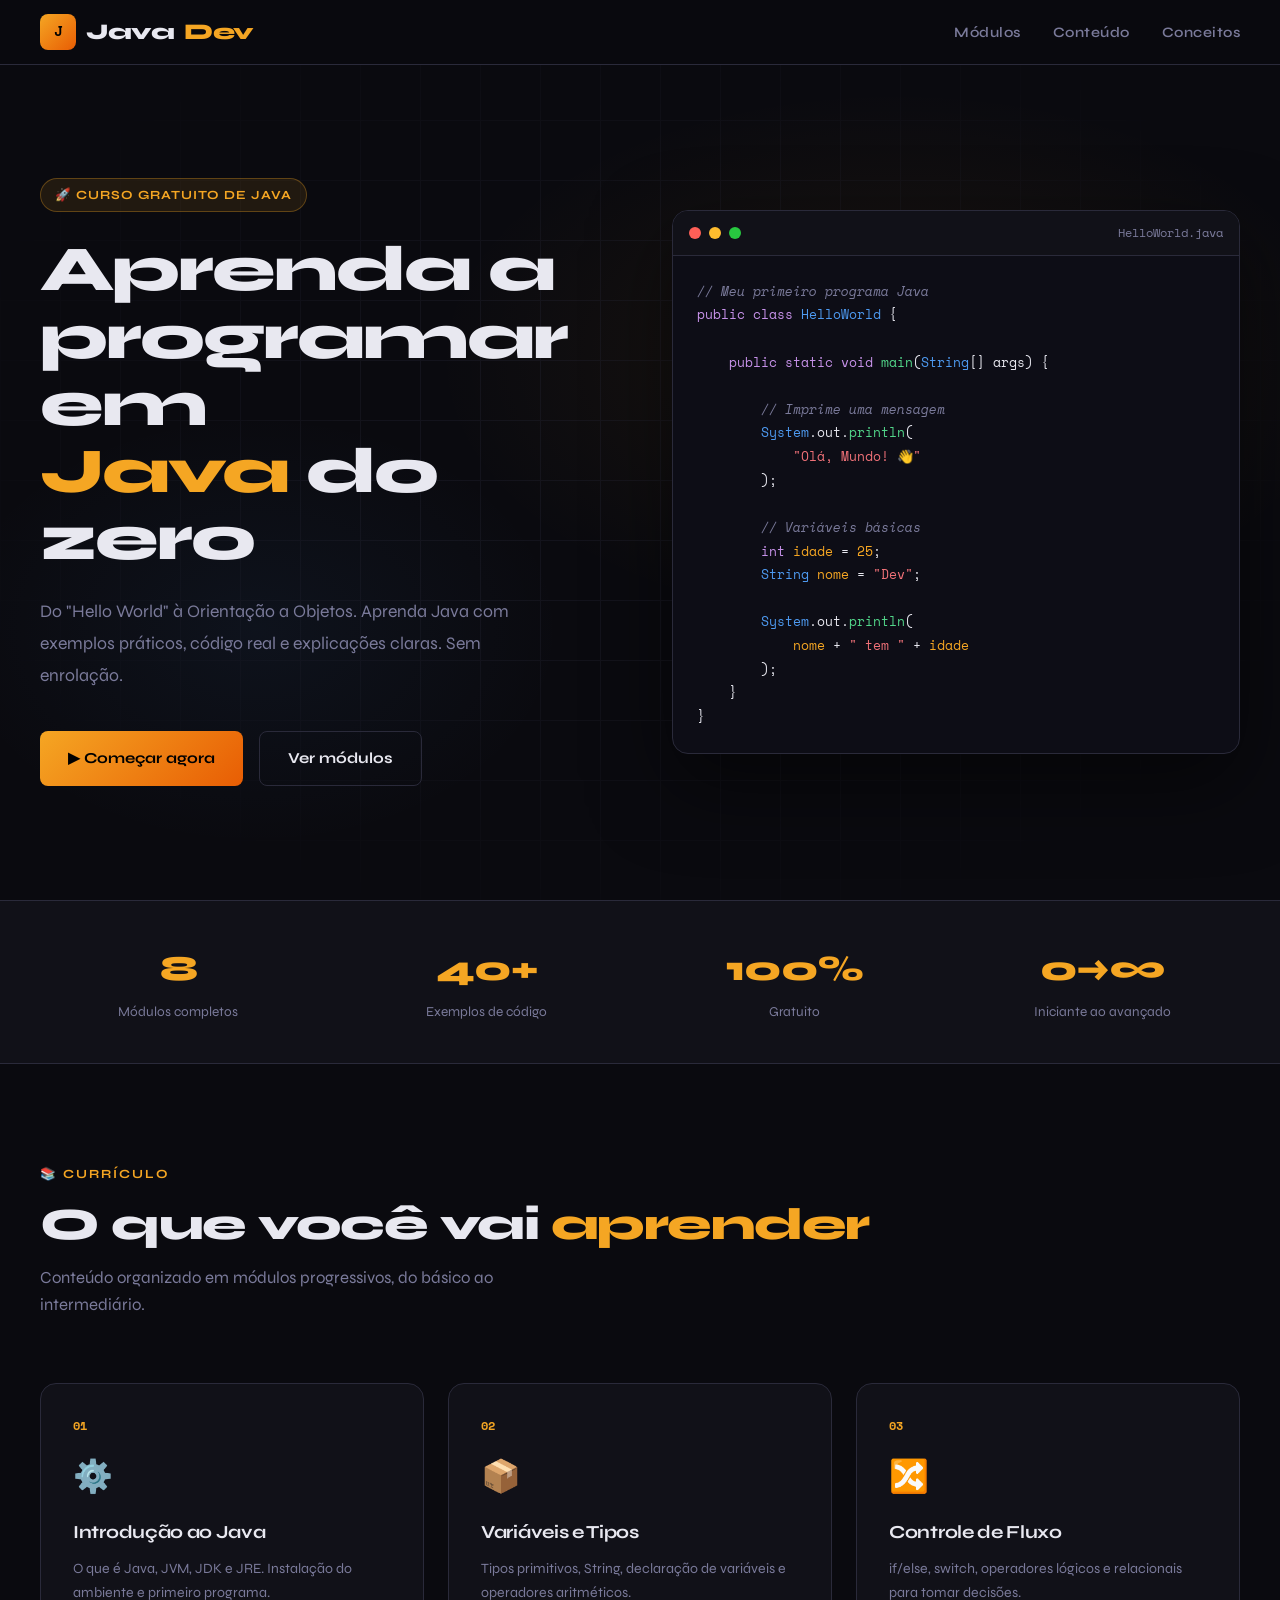
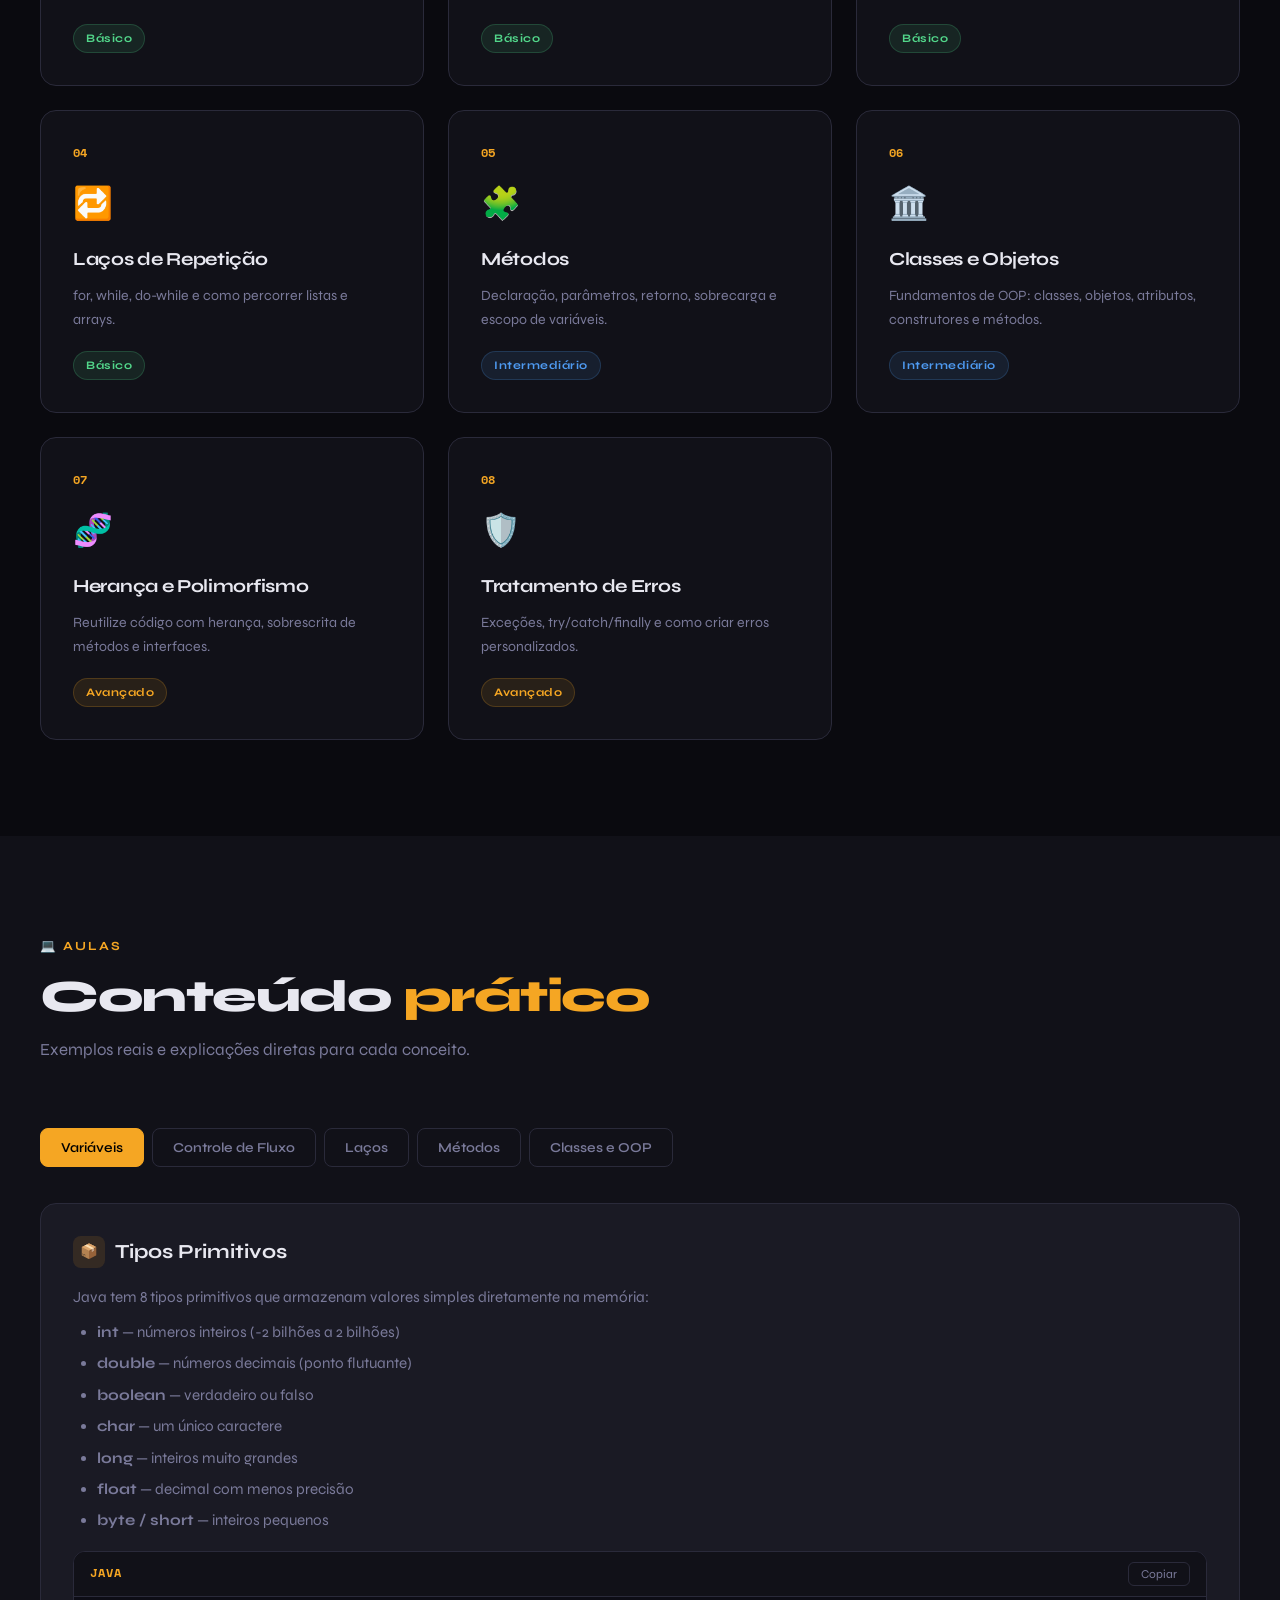
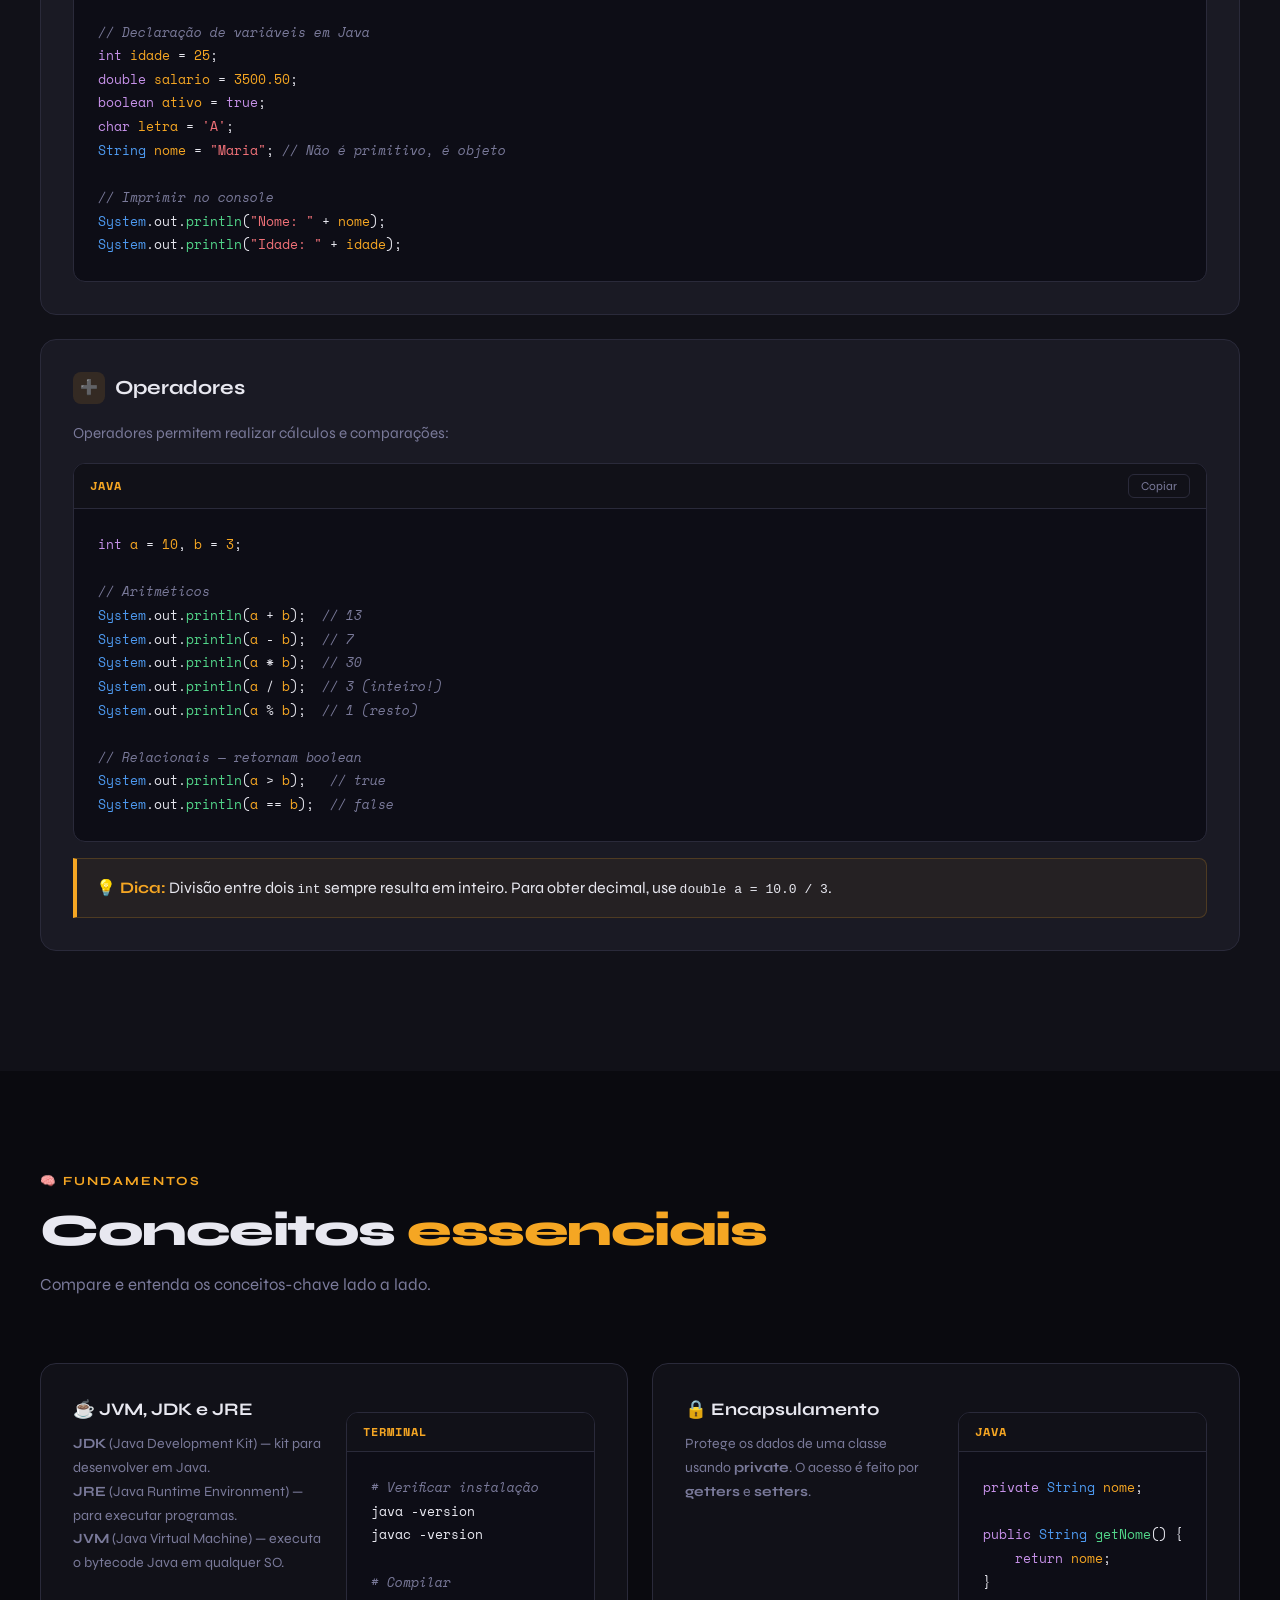
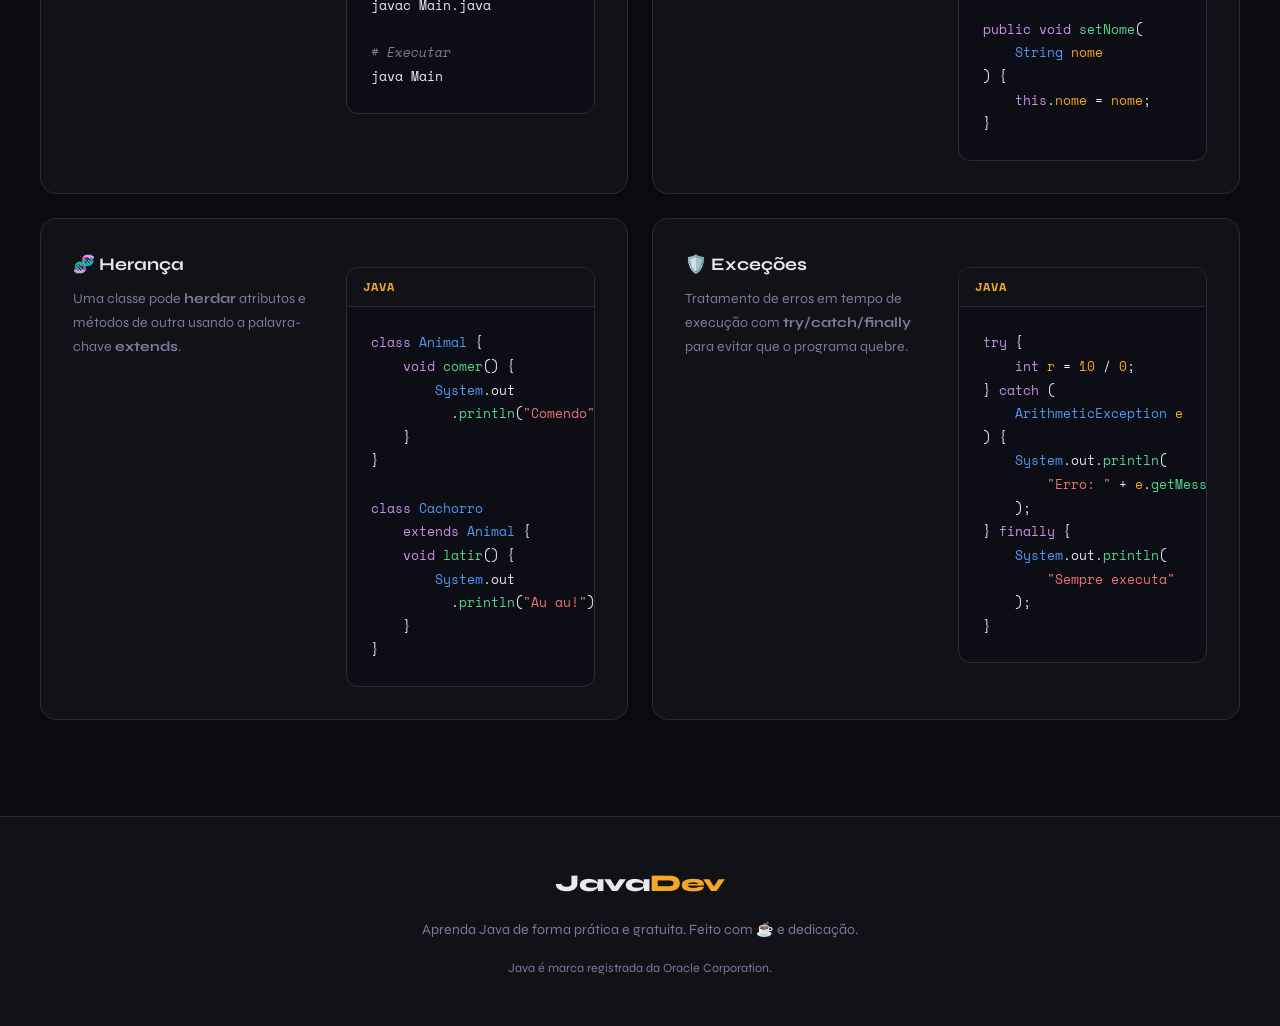
==== Java_t/index.html @ aa2c66f2 "Add files via upload" ====
<!DOCTYPE html>
<html lang="pt-BR">
<head>
  <meta charset="UTF-8" />
  <meta name="viewport" content="width=device-width, initial-scale=1.0" />
  <title>JavaDev — Aprenda Java do Zero</title>
  <link rel="stylesheet" href="style.css" />
</head>
<body>

  <!-- Progress bar de scroll -->
  <div class="progress-bar" id="progressBar"></div>

  <!-- ===== HEADER ===== -->
  <header>
    <nav>
      <div class="logo">
        <div class="logo-icon">J</div>
        Java<span>Dev</span>
      </div>
      <ul class="nav-links">
        <li><a href="#modulos">Módulos</a></li>
        <li><a href="#conteudo">Conteúdo</a></li>
        <li><a href="#conceitos">Conceitos</a></li>
      </ul>
    </nav>
  </header>

  <!-- ===== HERO ===== -->
  <section class="hero" id="inicio">
    <div class="hero-bg"></div>
    <div class="hero-grid"></div>
    <div class="hero-content">
      <div>
        <div class="hero-tag">🚀 Curso Gratuito de Java</div>
        <h1>
          Aprenda a<br/>
          programar em<br/>
          <span class="highlight">Java</span> do zero
        </h1>
        <p>
          Do "Hello World" à Orientação a Objetos. Aprenda Java com exemplos práticos, 
          código real e explicações claras. Sem enrolação.
        </p>
        <div class="btn-group">
          <a href="#conteudo" class="btn-primary">▶ Começar agora</a>
          <a href="#modulos" class="btn-secondary">Ver módulos</a>
        </div>
      </div>

      <div class="hero-code">
        <div class="code-titlebar">
          <span class="dot dot-red"></span>
          <span class="dot dot-yellow"></span>
          <span class="dot dot-green"></span>
          <span class="code-filename">HelloWorld.java</span>
        </div>
        <pre><span class="cm">// Meu primeiro programa Java</span>
<span class="kw">public class</span> <span class="cn">HelloWorld</span> {

    <span class="kw">public static void</span> <span class="fn">main</span>(<span class="cn">String</span>[] args) {

        <span class="cm">// Imprime uma mensagem</span>
        <span class="cn">System</span>.out.<span class="fn">println</span>(
            <span class="st">"Olá, Mundo! 👋"</span>
        );

        <span class="cm">// Variáveis básicas</span>
        <span class="kw">int</span> <span class="nm">idade</span> = <span class="nm">25</span>;
        <span class="cn">String</span> <span class="nm">nome</span> = <span class="st">"Dev"</span>;

        <span class="cn">System</span>.out.<span class="fn">println</span>(
            <span class="nm">nome</span> + <span class="st">" tem "</span> + <span class="nm">idade</span>
        );
    }
}</pre>
      </div>
    </div>
  </section>

  <!-- ===== STATS ===== -->
  <div class="stats">
    <div class="stats-inner">
      <div>
        <div class="stat-number">8</div>
        <div class="stat-label">Módulos completos</div>
      </div>
      <div>
        <div class="stat-number">40+</div>
        <div class="stat-label">Exemplos de código</div>
      </div>
      <div>
        <div class="stat-number">100%</div>
        <div class="stat-label">Gratuito</div>
      </div>
      <div>
        <div class="stat-number">0→∞</div>
        <div class="stat-label">Iniciante ao avançado</div>
      </div>
    </div>
  </div>

  <!-- ===== MÓDULOS ===== -->
  <section id="modulos">
    <div class="section-header">
      <div class="section-tag">📚 Currículo</div>
      <h2>O que você vai <span>aprender</span></h2>
      <p>Conteúdo organizado em módulos progressivos, do básico ao intermediário.</p>
    </div>

    <div class="modules-grid">
      <div class="module-card">
        <div class="module-num">01</div>
        <div class="module-icon">⚙️</div>
        <h3>Introdução ao Java</h3>
        <p>O que é Java, JVM, JDK e JRE. Instalação do ambiente e primeiro programa.</p>
        <span class="module-badge badge-basic">Básico</span>
      </div>
      <div class="module-card">
        <div class="module-num">02</div>
        <div class="module-icon">📦</div>
        <h3>Variáveis e Tipos</h3>
        <p>Tipos primitivos, String, declaração de variáveis e operadores aritméticos.</p>
        <span class="module-badge badge-basic">Básico</span>
      </div>
      <div class="module-card">
        <div class="module-num">03</div>
        <div class="module-icon">🔀</div>
        <h3>Controle de Fluxo</h3>
        <p>if/else, switch, operadores lógicos e relacionais para tomar decisões.</p>
        <span class="module-badge badge-basic">Básico</span>
      </div>
      <div class="module-card">
        <div class="module-num">04</div>
        <div class="module-icon">🔁</div>
        <h3>Laços de Repetição</h3>
        <p>for, while, do-while e como percorrer listas e arrays.</p>
        <span class="module-badge badge-basic">Básico</span>
      </div>
      <div class="module-card">
        <div class="module-num">05</div>
        <div class="module-icon">🧩</div>
        <h3>Métodos</h3>
        <p>Declaração, parâmetros, retorno, sobrecarga e escopo de variáveis.</p>
        <span class="module-badge badge-inter">Intermediário</span>
      </div>
      <div class="module-card">
        <div class="module-num">06</div>
        <div class="module-icon">🏛️</div>
        <h3>Classes e Objetos</h3>
        <p>Fundamentos de OOP: classes, objetos, atributos, construtores e métodos.</p>
        <span class="module-badge badge-inter">Intermediário</span>
      </div>
      <div class="module-card">
        <div class="module-num">07</div>
        <div class="module-icon">🧬</div>
        <h3>Herança e Polimorfismo</h3>
        <p>Reutilize código com herança, sobrescrita de métodos e interfaces.</p>
        <span class="module-badge badge-adv">Avançado</span>
      </div>
      <div class="module-card">
        <div class="module-num">08</div>
        <div class="module-icon">🛡️</div>
        <h3>Tratamento de Erros</h3>
        <p>Exceções, try/catch/finally e como criar erros personalizados.</p>
        <span class="module-badge badge-adv">Avançado</span>
      </div>
    </div>
  </section>

  <!-- ===== CONTEÚDO / LESSONS ===== -->
  <section id="conteudo">
    <div class="section-header">
      <div class="section-tag">💻 Aulas</div>
      <h2>Conteúdo <span>prático</span></h2>
      <p>Exemplos reais e explicações diretas para cada conceito.</p>
    </div>

    <div class="lessons-container">
      <div class="lesson-tabs">
        <button class="tab-btn active" onclick="showTab('variaveis')">Variáveis</button>
        <button class="tab-btn" onclick="showTab('fluxo')">Controle de Fluxo</button>
        <button class="tab-btn" onclick="showTab('loops')">Laços</button>
        <button class="tab-btn" onclick="showTab('metodos')">Métodos</button>
        <button class="tab-btn" onclick="showTab('oop')">Classes e OOP</button>
      </div>

      <!-- Tab: Variáveis -->
      <div class="lesson-content active" id="tab-variaveis">
        <div class="lesson-block">
          <h3><span class="icon">📦</span> Tipos Primitivos</h3>
          <p>Java tem 8 tipos primitivos que armazenam valores simples diretamente na memória:</p>
          <ul>
            <li><strong>int</strong> — números inteiros (-2 bilhões a 2 bilhões)</li>
            <li><strong>double</strong> — números decimais (ponto flutuante)</li>
            <li><strong>boolean</strong> — verdadeiro ou falso</li>
            <li><strong>char</strong> — um único caractere</li>
            <li><strong>long</strong> — inteiros muito grandes</li>
            <li><strong>float</strong> — decimal com menos precisão</li>
            <li><strong>byte / short</strong> — inteiros pequenos</li>
          </ul>
          <div class="code-block">
            <div class="code-header">
              <span class="code-lang">JAVA</span>
              <button class="copy-btn" onclick="copyCode(this)">Copiar</button>
            </div>
            <pre><span class="cm">// Declaração de variáveis em Java</span>
<span class="kw">int</span> <span class="nm">idade</span> = <span class="nm">25</span>;
<span class="kw">double</span> <span class="nm">salario</span> = <span class="nm">3500.50</span>;
<span class="kw">boolean</span> <span class="nm">ativo</span> = <span class="kw">true</span>;
<span class="kw">char</span> <span class="nm">letra</span> = <span class="st">'A'</span>;
<span class="cn">String</span> <span class="nm">nome</span> = <span class="st">"Maria"</span>; <span class="cm">// Não é primitivo, é objeto</span>

<span class="cm">// Imprimir no console</span>
<span class="cn">System</span>.out.<span class="fn">println</span>(<span class="st">"Nome: "</span> + <span class="nm">nome</span>);
<span class="cn">System</span>.out.<span class="fn">println</span>(<span class="st">"Idade: "</span> + <span class="nm">idade</span>);</pre>
          </div>
        </div>

        <div class="lesson-block">
          <h3><span class="icon">➕</span> Operadores</h3>
          <p>Operadores permitem realizar cálculos e comparações:</p>
          <div class="code-block">
            <div class="code-header">
              <span class="code-lang">JAVA</span>
              <button class="copy-btn" onclick="copyCode(this)">Copiar</button>
            </div>
            <pre><span class="kw">int</span> <span class="nm">a</span> = <span class="nm">10</span>, <span class="nm">b</span> = <span class="nm">3</span>;

<span class="cm">// Aritméticos</span>
<span class="cn">System</span>.out.<span class="fn">println</span>(<span class="nm">a</span> + <span class="nm">b</span>);  <span class="cm">// 13</span>
<span class="cn">System</span>.out.<span class="fn">println</span>(<span class="nm">a</span> - <span class="nm">b</span>);  <span class="cm">// 7</span>
<span class="cn">System</span>.out.<span class="fn">println</span>(<span class="nm">a</span> * <span class="nm">b</span>);  <span class="cm">// 30</span>
<span class="cn">System</span>.out.<span class="fn">println</span>(<span class="nm">a</span> / <span class="nm">b</span>);  <span class="cm">// 3 (inteiro!)</span>
<span class="cn">System</span>.out.<span class="fn">println</span>(<span class="nm">a</span> % <span class="nm">b</span>);  <span class="cm">// 1 (resto)</span>

<span class="cm">// Relacionais — retornam boolean</span>
<span class="cn">System</span>.out.<span class="fn">println</span>(<span class="nm">a</span> > <span class="nm">b</span>);   <span class="cm">// true</span>
<span class="cn">System</span>.out.<span class="fn">println</span>(<span class="nm">a</span> == <span class="nm">b</span>);  <span class="cm">// false</span></pre>
          </div>
          <div class="tip-box">
            <strong>💡 Dica:</strong> Divisão entre dois <code>int</code> sempre resulta em inteiro.
            Para obter decimal, use <code>double a = 10.0 / 3</code>.
          </div>
        </div>
      </div>

      <!-- Tab: Controle de Fluxo -->
      <div class="lesson-content" id="tab-fluxo">
        <div class="lesson-block">
          <h3><span class="icon">🔀</span> if / else</h3>
          <p>Executa blocos de código com base em condições:</p>
          <div class="code-block">
            <div class="code-header">
              <span class="code-lang">JAVA</span>
              <button class="copy-btn" onclick="copyCode(this)">Copiar</button>
            </div>
            <pre><span class="kw">int</span> <span class="nm">nota</span> = <span class="nm">75</span>;

<span class="kw">if</span> (<span class="nm">nota</span> >= <span class="nm">90</span>) {
    <span class="cn">System</span>.out.<span class="fn">println</span>(<span class="st">"Excelente!"</span>);
} <span class="kw">else if</span> (<span class="nm">nota</span> >= <span class="nm">70</span>) {
    <span class="cn">System</span>.out.<span class="fn">println</span>(<span class="st">"Aprovado!"</span>);
} <span class="kw">else</span> {
    <span class="cn">System</span>.out.<span class="fn">println</span>(<span class="st">"Reprovado."</span>);
}
<span class="cm">// Saída: "Aprovado!"</span></pre>
          </div>
        </div>

        <div class="lesson-block">
          <h3><span class="icon">🎛️</span> switch</h3>
          <p>Alternativa ao if/else para múltiplas opções com um mesmo valor:</p>
          <div class="code-block">
            <div class="code-header">
              <span class="code-lang">JAVA</span>
              <button class="copy-btn" onclick="copyCode(this)">Copiar</button>
            </div>
            <pre><span class="kw">int</span> <span class="nm">dia</span> = <span class="nm">3</span>;

<span class="kw">switch</span> (<span class="nm">dia</span>) {
    <span class="kw">case</span> <span class="nm">1</span>:
        <span class="cn">System</span>.out.<span class="fn">println</span>(<span class="st">"Segunda-feira"</span>);
        <span class="kw">break</span>;
    <span class="kw">case</span> <span class="nm">2</span>:
        <span class="cn">System</span>.out.<span class="fn">println</span>(<span class="st">"Terça-feira"</span>);
        <span class="kw">break</span>;
    <span class="kw">case</span> <span class="nm">3</span>:
        <span class="cn">System</span>.out.<span class="fn">println</span>(<span class="st">"Quarta-feira"</span>);
        <span class="kw">break</span>;
    <span class="kw">default</span>:
        <span class="cn">System</span>.out.<span class="fn">println</span>(<span class="st">"Outro dia"</span>);
}
<span class="cm">// Saída: "Quarta-feira"</span></pre>
          </div>
        </div>
      </div>

      <!-- Tab: Laços -->
      <div class="lesson-content" id="tab-loops">
        <div class="lesson-block">
          <h3><span class="icon">🔁</span> for</h3>
          <p>Quando você sabe quantas vezes repetir:</p>
          <div class="code-block">
            <div class="code-header">
              <span class="code-lang">JAVA</span>
              <button class="copy-btn" onclick="copyCode(this)">Copiar</button>
            </div>
            <pre><span class="cm">// Conta de 1 a 5</span>
<span class="kw">for</span> (<span class="kw">int</span> <span class="nm">i</span> = <span class="nm">1</span>; <span class="nm">i</span> <= <span class="nm">5</span>; <span class="nm">i</span>++) {
    <span class="cn">System</span>.out.<span class="fn">println</span>(<span class="st">"Número: "</span> + <span class="nm">i</span>);
}

<span class="cm">// Percorrendo um array</span>
<span class="kw">int</span>[] <span class="nm">numeros</span> = {<span class="nm">10</span>, <span class="nm">20</span>, <span class="nm">30</span>, <span class="nm">40</span>};
<span class="kw">for</span> (<span class="kw">int</span> <span class="nm">n</span> : <span class="nm">numeros</span>) {
    <span class="cn">System</span>.out.<span class="fn">println</span>(<span class="nm">n</span>);
}</pre>
          </div>
        </div>

        <div class="lesson-block">
          <h3><span class="icon">🔄</span> while e do-while</h3>
          <p>Quando a quantidade de repetições é indefinida:</p>
          <div class="code-block">
            <div class="code-header">
              <span class="code-lang">JAVA</span>
              <button class="copy-btn" onclick="copyCode(this)">Copiar</button>
            </div>
            <pre><span class="cm">// while — verifica ANTES de executar</span>
<span class="kw">int</span> <span class="nm">cont</span> = <span class="nm">0</span>;
<span class="kw">while</span> (<span class="nm">cont</span> < <span class="nm">3</span>) {
    <span class="cn">System</span>.out.<span class="fn">println</span>(<span class="st">"Contagem: "</span> + <span class="nm">cont</span>);
    <span class="nm">cont</span>++;
}

<span class="cm">// do-while — executa PELO MENOS uma vez</span>
<span class="kw">int</span> <span class="nm">x</span> = <span class="nm">10</span>;
<span class="kw">do</span> {
    <span class="cn">System</span>.out.<span class="fn">println</span>(<span class="st">"x = "</span> + <span class="nm">x</span>);
    <span class="nm">x</span>++;
} <span class="kw">while</span> (<span class="nm">x</span> < <span class="nm">5</span>); <span class="cm">// Imprime uma vez mesmo assim</span></pre>
          </div>
          <div class="tip-box">
            <strong>💡 Dica:</strong> Use <code>break</code> para sair do laço e <code>continue</code> para pular para a próxima iteração.
          </div>
        </div>
      </div>

      <!-- Tab: Métodos -->
      <div class="lesson-content" id="tab-metodos">
        <div class="lesson-block">
          <h3><span class="icon">🧩</span> Declarando Métodos</h3>
          <p>Métodos organizam o código em blocos reutilizáveis:</p>
          <div class="code-block">
            <div class="code-header">
              <span class="code-lang">JAVA</span>
              <button class="copy-btn" onclick="copyCode(this)">Copiar</button>
            </div>
            <pre><span class="kw">public class</span> <span class="cn">Calculadora</span> {

    <span class="cm">// Método que retorna a soma</span>
    <span class="kw">public static int</span> <span class="fn">somar</span>(<span class="kw">int</span> <span class="nm">a</span>, <span class="kw">int</span> <span class="nm">b</span>) {
        <span class="kw">return</span> <span class="nm">a</span> + <span class="nm">b</span>;
    }

    <span class="cm">// Método que não retorna nada (void)</span>
    <span class="kw">public static void</span> <span class="fn">saudar</span>(<span class="cn">String</span> <span class="nm">nome</span>) {
        <span class="cn">System</span>.out.<span class="fn">println</span>(<span class="st">"Olá, "</span> + <span class="nm">nome</span> + <span class="st">"!"</span>);
    }

    <span class="kw">public static void</span> <span class="fn">main</span>(<span class="cn">String</span>[] <span class="nm">args</span>) {
        <span class="kw">int</span> <span class="nm">resultado</span> = <span class="fn">somar</span>(<span class="nm">5</span>, <span class="nm">3</span>);
        <span class="cn">System</span>.out.<span class="fn">println</span>(<span class="nm">resultado</span>); <span class="cm">// 8</span>
        <span class="fn">saudar</span>(<span class="st">"Dev"</span>);            <span class="cm">// Olá, Dev!</span>
    }
}</pre>
          </div>
        </div>
      </div>

      <!-- Tab: OOP -->
      <div class="lesson-content" id="tab-oop">
        <div class="lesson-block">
          <h3><span class="icon">🏛️</span> Classes e Objetos</h3>
          <p>Uma classe é um modelo; um objeto é uma instância desse modelo:</p>
          <div class="code-block">
            <div class="code-header">
              <span class="code-lang">JAVA</span>
              <button class="copy-btn" onclick="copyCode(this)">Copiar</button>
            </div>
            <pre><span class="cm">// Definindo a classe</span>
<span class="kw">public class</span> <span class="cn">Pessoa</span> {
    <span class="cm">// Atributos</span>
    <span class="cn">String</span> <span class="nm">nome</span>;
    <span class="kw">int</span> <span class="nm">idade</span>;

    <span class="cm">// Construtor</span>
    <span class="kw">public</span> <span class="cn">Pessoa</span>(<span class="cn">String</span> <span class="nm">nome</span>, <span class="kw">int</span> <span class="nm">idade</span>) {
        <span class="kw">this</span>.<span class="nm">nome</span> = <span class="nm">nome</span>;
        <span class="kw">this</span>.<span class="nm">idade</span> = <span class="nm">idade</span>;
    }

    <span class="cm">// Método</span>
    <span class="kw">public void</span> <span class="fn">apresentar</span>() {
        <span class="cn">System</span>.out.<span class="fn">println</span>(
            <span class="st">"Oi! Sou "</span> + <span class="nm">nome</span> + <span class="st">", tenho "</span> + <span class="nm">idade</span> + <span class="st">" anos."</span>
        );
    }
}

<span class="cm">// Usando a classe</span>
<span class="cn">Pessoa</span> <span class="nm">p1</span> = <span class="kw">new</span> <span class="cn">Pessoa</span>(<span class="st">"Ana"</span>, <span class="nm">30</span>);
<span class="nm">p1</span>.<span class="fn">apresentar</span>(); <span class="cm">// Oi! Sou Ana, tenho 30 anos.</span></pre>
          </div>
          <div class="tip-box">
            <strong>💡 OOP:</strong> Os 4 pilares da Orientação a Objetos em Java são <strong>Encapsulamento</strong>, <strong>Herança</strong>, <strong>Polimorfismo</strong> e <strong>Abstração</strong>.
          </div>
        </div>
      </div>
    </div>
  </section>

  <!-- ===== CONCEITOS ===== -->
  <section id="conceitos">
    <div class="section-header">
      <div class="section-tag">🧠 Fundamentos</div>
      <h2>Conceitos <span>essenciais</span></h2>
      <p>Compare e entenda os conceitos-chave lado a lado.</p>
    </div>

    <div class="concepts-grid">
      <div class="concept-card">
        <div class="concept-info">
          <h3>☕ JVM, JDK e JRE</h3>
          <p><strong>JDK</strong> (Java Development Kit) — kit para desenvolver em Java.<br>
          <strong>JRE</strong> (Java Runtime Environment) — para executar programas.<br>
          <strong>JVM</strong> (Java Virtual Machine) — executa o bytecode Java em qualquer SO.</p>
        </div>
        <div class="code-block">
          <div class="code-header">
            <span class="code-lang">TERMINAL</span>
          </div>
          <pre><span class="cm"># Verificar instalação</span>
java -version
javac -version

<span class="cm"># Compilar</span>
javac Main.java

<span class="cm"># Executar</span>
java Main</pre>
        </div>
      </div>

      <div class="concept-card">
        <div class="concept-info">
          <h3>🔒 Encapsulamento</h3>
          <p>Protege os dados de uma classe usando <strong>private</strong>. O acesso é feito por <strong>getters</strong> e <strong>setters</strong>.</p>
        </div>
        <div class="code-block">
          <div class="code-header"><span class="code-lang">JAVA</span></div>
          <pre><span class="kw">private</span> <span class="cn">String</span> <span class="nm">nome</span>;

<span class="kw">public</span> <span class="cn">String</span> <span class="fn">getNome</span>() {
    <span class="kw">return</span> <span class="nm">nome</span>;
}

<span class="kw">public void</span> <span class="fn">setNome</span>(
    <span class="cn">String</span> <span class="nm">nome</span>
) {
    <span class="kw">this</span>.<span class="nm">nome</span> = <span class="nm">nome</span>;
}</pre>
        </div>
      </div>

      <div class="concept-card">
        <div class="concept-info">
          <h3>🧬 Herança</h3>
          <p>Uma classe pode <strong>herdar</strong> atributos e métodos de outra usando a palavra-chave <strong>extends</strong>.</p>
        </div>
        <div class="code-block">
          <div class="code-header"><span class="code-lang">JAVA</span></div>
          <pre><span class="kw">class</span> <span class="cn">Animal</span> {
    <span class="kw">void</span> <span class="fn">comer</span>() {
        <span class="cn">System</span>.out
          .<span class="fn">println</span>(<span class="st">"Comendo"</span>);
    }
}

<span class="kw">class</span> <span class="cn">Cachorro</span>
    <span class="kw">extends</span> <span class="cn">Animal</span> {
    <span class="kw">void</span> <span class="fn">latir</span>() {
        <span class="cn">System</span>.out
          .<span class="fn">println</span>(<span class="st">"Au au!"</span>);
    }
}</pre>
        </div>
      </div>

      <div class="concept-card">
        <div class="concept-info">
          <h3>🛡️ Exceções</h3>
          <p>Tratamento de erros em tempo de execução com <strong>try/catch/finally</strong> para evitar que o programa quebre.</p>
        </div>
        <div class="code-block">
          <div class="code-header"><span class="code-lang">JAVA</span></div>
          <pre><span class="kw">try</span> {
    <span class="kw">int</span> <span class="nm">r</span> = <span class="nm">10</span> / <span class="nm">0</span>;
} <span class="kw">catch</span> (
    <span class="cn">ArithmeticException</span> <span class="nm">e</span>
) {
    <span class="cn">System</span>.out.<span class="fn">println</span>(
        <span class="st">"Erro: "</span> + <span class="nm">e</span>.<span class="fn">getMessage</span>()
    );
} <span class="kw">finally</span> {
    <span class="cn">System</span>.out.<span class="fn">println</span>(
        <span class="st">"Sempre executa"</span>
    );
}</pre>
        </div>
      </div>
    </div>
  </section>

  <!-- ===== FOOTER ===== -->
  <footer>
    <div class="footer-inner">
      <div class="footer-logo">Java<span>Dev</span></div>
      <p>Aprenda Java de forma prática e gratuita. Feito com ☕ e dedicação.</p>
      <p style="margin-top: 1rem; font-size: 0.78rem;">
        Java é marca registrada da Oracle Corporation.
      </p>
    </div>
  </footer>

  <!-- ===== SCRIPTS ===== -->
  <script>
    // Progress bar
    window.addEventListener('scroll', () => {
      const scrollTop = document.documentElement.scrollTop;
      const scrollHeight = document.documentElement.scrollHeight - window.innerHeight;
      const progress = (scrollTop / scrollHeight) * 100;
      document.getElementById('progressBar').style.width = progress + '%';
    });

    // Tabs
    function showTab(name) {
      document.querySelectorAll('.lesson-content').forEach(el => el.classList.remove('active'));
      document.querySelectorAll('.tab-btn').forEach(el => el.classList.remove('active'));
      document.getElementById('tab-' + name).classList.add('active');
      event.target.classList.add('active');
    }

    // Copy code
    function copyCode(btn) {
      const pre = btn.closest('.code-block').querySelector('pre');
      const text = pre.innerText;
      navigator.clipboard.writeText(text).then(() => {
        btn.textContent = 'Copiado!';
        setTimeout(() => btn.textContent = 'Copiar', 2000);
      });
    }
  </script>
</body>
</html>
---- Java_t/style.css ----
@import url('https://fonts.googleapis.com/css2?family=Space+Mono:wght@400;700&family=Syne:wght@400;600;700;800&display=swap');

:root {
  --bg: #0a0a0f;
  --surface: #111118;
  --surface2: #1a1a24;
  --border: #2a2a3a;
  --accent: #f5a623;
  --accent2: #e85d04;
  --java-blue: #4e9af1;
  --java-red: #f25f5c;
  --text: #e8e8f0;
  --muted: #7a7a9a;
  --code-bg: #0d0d16;
  --green: #52d68a;
}

* {
  margin: 0;
  padding: 0;
  box-sizing: border-box;
}

html {
  scroll-behavior: smooth;
}

body {
  background: var(--bg);
  color: var(--text);
  font-family: 'Syne', sans-serif;
  overflow-x: hidden;
  line-height: 1.6;
}

/* ===== SCROLLBAR ===== */
::-webkit-scrollbar { width: 6px; }
::-webkit-scrollbar-track { background: var(--bg); }
::-webkit-scrollbar-thumb { background: var(--accent); border-radius: 3px; }

/* ===== HEADER ===== */
header {
  position: fixed;
  top: 0;
  width: 100%;
  z-index: 100;
  background: rgba(10, 10, 15, 0.85);
  backdrop-filter: blur(16px);
  border-bottom: 1px solid var(--border);
  padding: 0 2rem;
}

nav {
  max-width: 1200px;
  margin: 0 auto;
  display: flex;
  align-items: center;
  justify-content: space-between;
  height: 64px;
}

.logo {
  display: flex;
  align-items: center;
  gap: 10px;
  font-size: 1.4rem;
  font-weight: 800;
  letter-spacing: -0.5px;
}

.logo-icon {
  width: 36px;
  height: 36px;
  background: linear-gradient(135deg, var(--accent), var(--accent2));
  border-radius: 8px;
  display: flex;
  align-items: center;
  justify-content: center;
  font-family: 'Space Mono', monospace;
  font-size: 0.85rem;
  font-weight: 700;
  color: #000;
}

.logo span { color: var(--accent); }

.nav-links {
  display: flex;
  gap: 2rem;
  list-style: none;
}

.nav-links a {
  color: var(--muted);
  text-decoration: none;
  font-size: 0.9rem;
  font-weight: 600;
  letter-spacing: 0.5px;
  transition: color 0.2s;
}

.nav-links a:hover { color: var(--accent); }

/* ===== HERO ===== */
.hero {
  min-height: 100vh;
  display: flex;
  align-items: center;
  position: relative;
  padding: 8rem 2rem 4rem;
  overflow: hidden;
}

.hero-bg {
  position: absolute;
  inset: 0;
  background:
    radial-gradient(ellipse 60% 50% at 70% 40%, rgba(245, 166, 35, 0.08) 0%, transparent 60%),
    radial-gradient(ellipse 40% 40% at 20% 70%, rgba(78, 154, 241, 0.06) 0%, transparent 60%);
}

.hero-grid {
  position: absolute;
  inset: 0;
  background-image:
    linear-gradient(var(--border) 1px, transparent 1px),
    linear-gradient(90deg, var(--border) 1px, transparent 1px);
  background-size: 60px 60px;
  opacity: 0.3;
  mask-image: radial-gradient(ellipse at center, black 30%, transparent 80%);
}

.hero-content {
  max-width: 1200px;
  margin: 0 auto;
  position: relative;
  display: grid;
  grid-template-columns: 1fr 1fr;
  gap: 4rem;
  align-items: center;
}

.hero-tag {
  display: inline-flex;
  align-items: center;
  gap: 6px;
  background: rgba(245, 166, 35, 0.1);
  border: 1px solid rgba(245, 166, 35, 0.3);
  color: var(--accent);
  padding: 6px 14px;
  border-radius: 100px;
  font-size: 0.78rem;
  font-weight: 700;
  letter-spacing: 1px;
  text-transform: uppercase;
  margin-bottom: 1.5rem;
}

.hero h1 {
  font-size: clamp(2.8rem, 5vw, 4.5rem);
  font-weight: 800;
  line-height: 1.05;
  letter-spacing: -2px;
  margin-bottom: 1.5rem;
}

.hero h1 .highlight {
  color: var(--accent);
  position: relative;
  display: inline-block;
}

.hero p {
  font-size: 1.1rem;
  color: var(--muted);
  margin-bottom: 2.5rem;
  max-width: 480px;
  line-height: 1.8;
}

.btn-group { display: flex; gap: 1rem; flex-wrap: wrap; }

.btn-primary {
  background: linear-gradient(135deg, var(--accent), var(--accent2));
  color: #000;
  padding: 14px 28px;
  border-radius: 8px;
  text-decoration: none;
  font-weight: 700;
  font-size: 0.95rem;
  transition: transform 0.2s, box-shadow 0.2s;
  display: inline-flex;
  align-items: center;
  gap: 8px;
}

.btn-primary:hover {
  transform: translateY(-2px);
  box-shadow: 0 12px 30px rgba(245, 166, 35, 0.3);
}

.btn-secondary {
  background: transparent;
  color: var(--text);
  padding: 14px 28px;
  border-radius: 8px;
  text-decoration: none;
  font-weight: 700;
  font-size: 0.95rem;
  border: 1px solid var(--border);
  transition: border-color 0.2s, background 0.2s;
}

.btn-secondary:hover {
  border-color: var(--accent);
  background: rgba(245, 166, 35, 0.05);
}

/* Hero code window */
.hero-code {
  background: var(--code-bg);
  border: 1px solid var(--border);
  border-radius: 16px;
  overflow: hidden;
  animation: float 6s ease-in-out infinite;
  box-shadow: 0 30px 80px rgba(0,0,0,0.5);
}

@keyframes float {
  0%, 100% { transform: translateY(0px); }
  50% { transform: translateY(-12px); }
}

.code-titlebar {
  background: var(--surface);
  padding: 12px 16px;
  display: flex;
  align-items: center;
  gap: 8px;
  border-bottom: 1px solid var(--border);
}

.dot { width: 12px; height: 12px; border-radius: 50%; }
.dot-red { background: #ff5f57; }
.dot-yellow { background: #febc2e; }
.dot-green { background: #28c840; }

.code-filename {
  margin-left: auto;
  font-family: 'Space Mono', monospace;
  font-size: 0.75rem;
  color: var(--muted);
}

pre {
  padding: 1.5rem;
  font-family: 'Space Mono', monospace;
  font-size: 0.82rem;
  line-height: 1.8;
  overflow-x: auto;
}

.kw { color: #c792ea; }
.cn { color: var(--java-blue); }
.fn { color: var(--green); }
.st { color: #f07178; }
.cm { color: var(--muted); font-style: italic; }
.nm { color: var(--accent); }

/* ===== STATS ===== */
.stats {
  border-top: 1px solid var(--border);
  border-bottom: 1px solid var(--border);
  background: var(--surface);
  padding: 2.5rem 2rem;
}

.stats-inner {
  max-width: 1200px;
  margin: 0 auto;
  display: grid;
  grid-template-columns: repeat(4, 1fr);
  gap: 2rem;
  text-align: center;
}

.stat-number {
  font-size: 2.2rem;
  font-weight: 800;
  color: var(--accent);
  letter-spacing: -1px;
}

.stat-label {
  font-size: 0.85rem;
  color: var(--muted);
  margin-top: 4px;
}

/* ===== SECTION SHARED ===== */
section {
  padding: 6rem 2rem;
}

.section-header {
  max-width: 1200px;
  margin: 0 auto 4rem;
}

.section-tag {
  display: inline-block;
  color: var(--accent);
  font-size: 0.78rem;
  font-weight: 700;
  letter-spacing: 2px;
  text-transform: uppercase;
  margin-bottom: 1rem;
}

.section-header h2 {
  font-size: clamp(2rem, 3.5vw, 3rem);
  font-weight: 800;
  letter-spacing: -1.5px;
  line-height: 1.1;
}

.section-header h2 span { color: var(--accent); }

.section-header p {
  color: var(--muted);
  font-size: 1.05rem;
  margin-top: 1rem;
  max-width: 560px;
}

/* ===== MODULES ===== */
#modulos { background: var(--bg); }

.modules-grid {
  max-width: 1200px;
  margin: 0 auto;
  display: grid;
  grid-template-columns: repeat(3, 1fr);
  gap: 1.5rem;
}

.module-card {
  background: var(--surface);
  border: 1px solid var(--border);
  border-radius: 16px;
  padding: 2rem;
  transition: transform 0.3s, border-color 0.3s, box-shadow 0.3s;
  cursor: pointer;
  position: relative;
  overflow: hidden;
}

.module-card::before {
  content: '';
  position: absolute;
  top: 0; left: 0; right: 0;
  height: 3px;
  background: linear-gradient(90deg, var(--accent), var(--accent2));
  transform: scaleX(0);
  transform-origin: left;
  transition: transform 0.3s;
}

.module-card:hover::before { transform: scaleX(1); }
.module-card:hover {
  transform: translateY(-6px);
  border-color: rgba(245, 166, 35, 0.3);
  box-shadow: 0 20px 50px rgba(0,0,0,0.4);
}

.module-num {
  font-family: 'Space Mono', monospace;
  font-size: 0.75rem;
  color: var(--accent);
  font-weight: 700;
  margin-bottom: 1rem;
}

.module-icon {
  font-size: 2rem;
  margin-bottom: 1rem;
}

.module-card h3 {
  font-size: 1.15rem;
  font-weight: 700;
  margin-bottom: 0.6rem;
  letter-spacing: -0.3px;
}

.module-card p {
  font-size: 0.88rem;
  color: var(--muted);
  line-height: 1.7;
}

.module-badge {
  display: inline-block;
  margin-top: 1.2rem;
  padding: 4px 12px;
  border-radius: 100px;
  font-size: 0.72rem;
  font-weight: 700;
  letter-spacing: 0.5px;
}

.badge-basic { background: rgba(82, 214, 138, 0.1); color: var(--green); border: 1px solid rgba(82,214,138,0.2); }
.badge-inter { background: rgba(78, 154, 241, 0.1); color: var(--java-blue); border: 1px solid rgba(78,154,241,0.2); }
.badge-adv { background: rgba(245, 166, 35, 0.1); color: var(--accent); border: 1px solid rgba(245,166,35,0.2); }

/* ===== CONTEUDO / LESSONS ===== */
#conteudo { background: var(--surface); }

.lessons-container {
  max-width: 1200px;
  margin: 0 auto;
}

.lesson-tabs {
  display: flex;
  gap: 0.5rem;
  margin-bottom: 2rem;
  overflow-x: auto;
  padding-bottom: 4px;
}

.tab-btn {
  background: transparent;
  border: 1px solid var(--border);
  color: var(--muted);
  padding: 10px 20px;
  border-radius: 8px;
  cursor: pointer;
  font-family: 'Syne', sans-serif;
  font-size: 0.85rem;
  font-weight: 600;
  white-space: nowrap;
  transition: all 0.2s;
}

.tab-btn.active, .tab-btn:hover {
  background: var(--accent);
  border-color: var(--accent);
  color: #000;
}

.lesson-content { display: none; }
.lesson-content.active { display: block; }

.lesson-block {
  background: var(--surface2);
  border: 1px solid var(--border);
  border-radius: 16px;
  padding: 2rem;
  margin-bottom: 1.5rem;
}

.lesson-block h3 {
  font-size: 1.25rem;
  font-weight: 700;
  margin-bottom: 1rem;
  display: flex;
  align-items: center;
  gap: 10px;
}

.lesson-block h3 .icon {
  width: 32px; height: 32px;
  background: rgba(245,166,35,0.12);
  border-radius: 8px;
  display: flex; align-items: center; justify-content: center;
  font-size: 0.9rem;
}

.lesson-block p, .lesson-block li {
  color: var(--muted);
  font-size: 0.95rem;
  line-height: 1.8;
}

.lesson-block ul {
  padding-left: 1.5rem;
  margin-top: 0.5rem;
}

.lesson-block ul li { margin-bottom: 4px; }

.code-block {
  background: var(--code-bg);
  border: 1px solid var(--border);
  border-radius: 12px;
  overflow: hidden;
  margin-top: 1rem;
}

.code-header {
  background: var(--surface);
  padding: 10px 16px;
  display: flex;
  align-items: center;
  justify-content: space-between;
  border-bottom: 1px solid var(--border);
}

.code-lang {
  font-family: 'Space Mono', monospace;
  font-size: 0.72rem;
  color: var(--accent);
  font-weight: 700;
  letter-spacing: 1px;
}

.copy-btn {
  background: transparent;
  border: 1px solid var(--border);
  color: var(--muted);
  padding: 4px 12px;
  border-radius: 6px;
  cursor: pointer;
  font-size: 0.75rem;
  font-family: 'Syne', sans-serif;
  transition: all 0.2s;
}

.copy-btn:hover { border-color: var(--accent); color: var(--accent); }

.tip-box {
  background: rgba(245, 166, 35, 0.05);
  border: 1px solid rgba(245, 166, 35, 0.2);
  border-left: 4px solid var(--accent);
  border-radius: 0 8px 8px 0;
  padding: 1rem 1.2rem;
  margin-top: 1rem;
}

.tip-box strong { color: var(--accent); }

/* ===== CONCEITOS ===== */
#conceitos { background: var(--bg); }

.concepts-grid {
  max-width: 1200px;
  margin: 0 auto;
  display: grid;
  grid-template-columns: repeat(2, 1fr);
  gap: 1.5rem;
}

.concept-card {
  background: var(--surface);
  border: 1px solid var(--border);
  border-radius: 16px;
  padding: 2rem;
  display: grid;
  grid-template-columns: 1fr 1fr;
  gap: 1.5rem;
  align-items: start;
}

.concept-info h3 {
  font-size: 1.1rem;
  font-weight: 700;
  margin-bottom: 0.5rem;
}

.concept-info p {
  font-size: 0.88rem;
  color: var(--muted);
  line-height: 1.7;
}

/* ===== FOOTER ===== */
footer {
  background: var(--surface);
  border-top: 1px solid var(--border);
  padding: 3rem 2rem;
  text-align: center;
}

.footer-inner {
  max-width: 1200px;
  margin: 0 auto;
}

.footer-logo {
  font-size: 1.5rem;
  font-weight: 800;
  margin-bottom: 1rem;
  letter-spacing: -0.5px;
}

.footer-logo span { color: var(--accent); }

footer p {
  color: var(--muted);
  font-size: 0.88rem;
}

/* ===== PROGRESS BAR ===== */
.progress-bar {
  position: fixed;
  top: 0; left: 0;
  height: 3px;
  background: linear-gradient(90deg, var(--accent), var(--java-blue));
  z-index: 999;
  transition: width 0.1s;
}

/* ===== RESPONSIVE ===== */
@media (max-width: 900px) {
  .hero-content { grid-template-columns: 1fr; }
  .hero-code { display: none; }
  .modules-grid { grid-template-columns: repeat(2, 1fr); }
  .concepts-grid { grid-template-columns: 1fr; }
  .stats-inner { grid-template-columns: repeat(2, 1fr); }
}

@media (max-width: 600px) {
  .modules-grid { grid-template-columns: 1fr; }
  .nav-links { display: none; }
  .concept-card { grid-template-columns: 1fr; }
  .stats-inner { grid-template-columns: repeat(2, 1fr); }
}
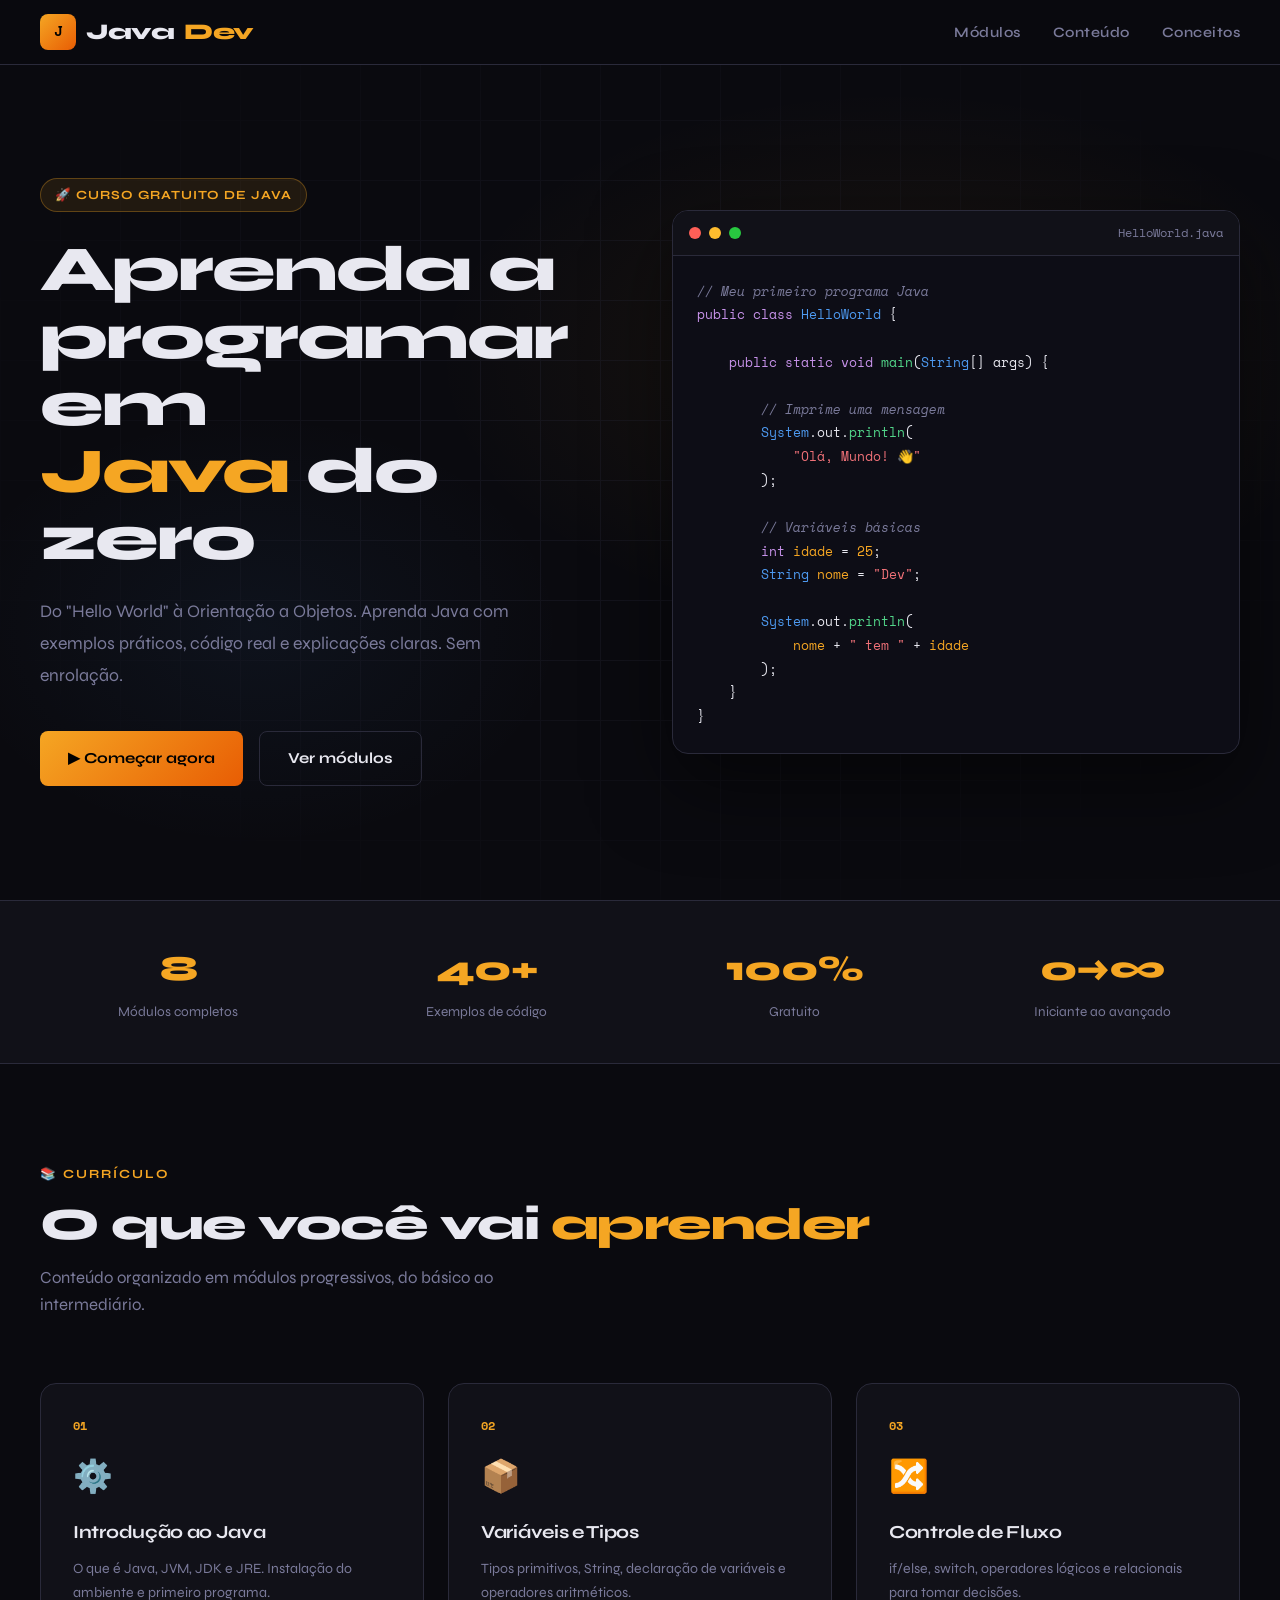
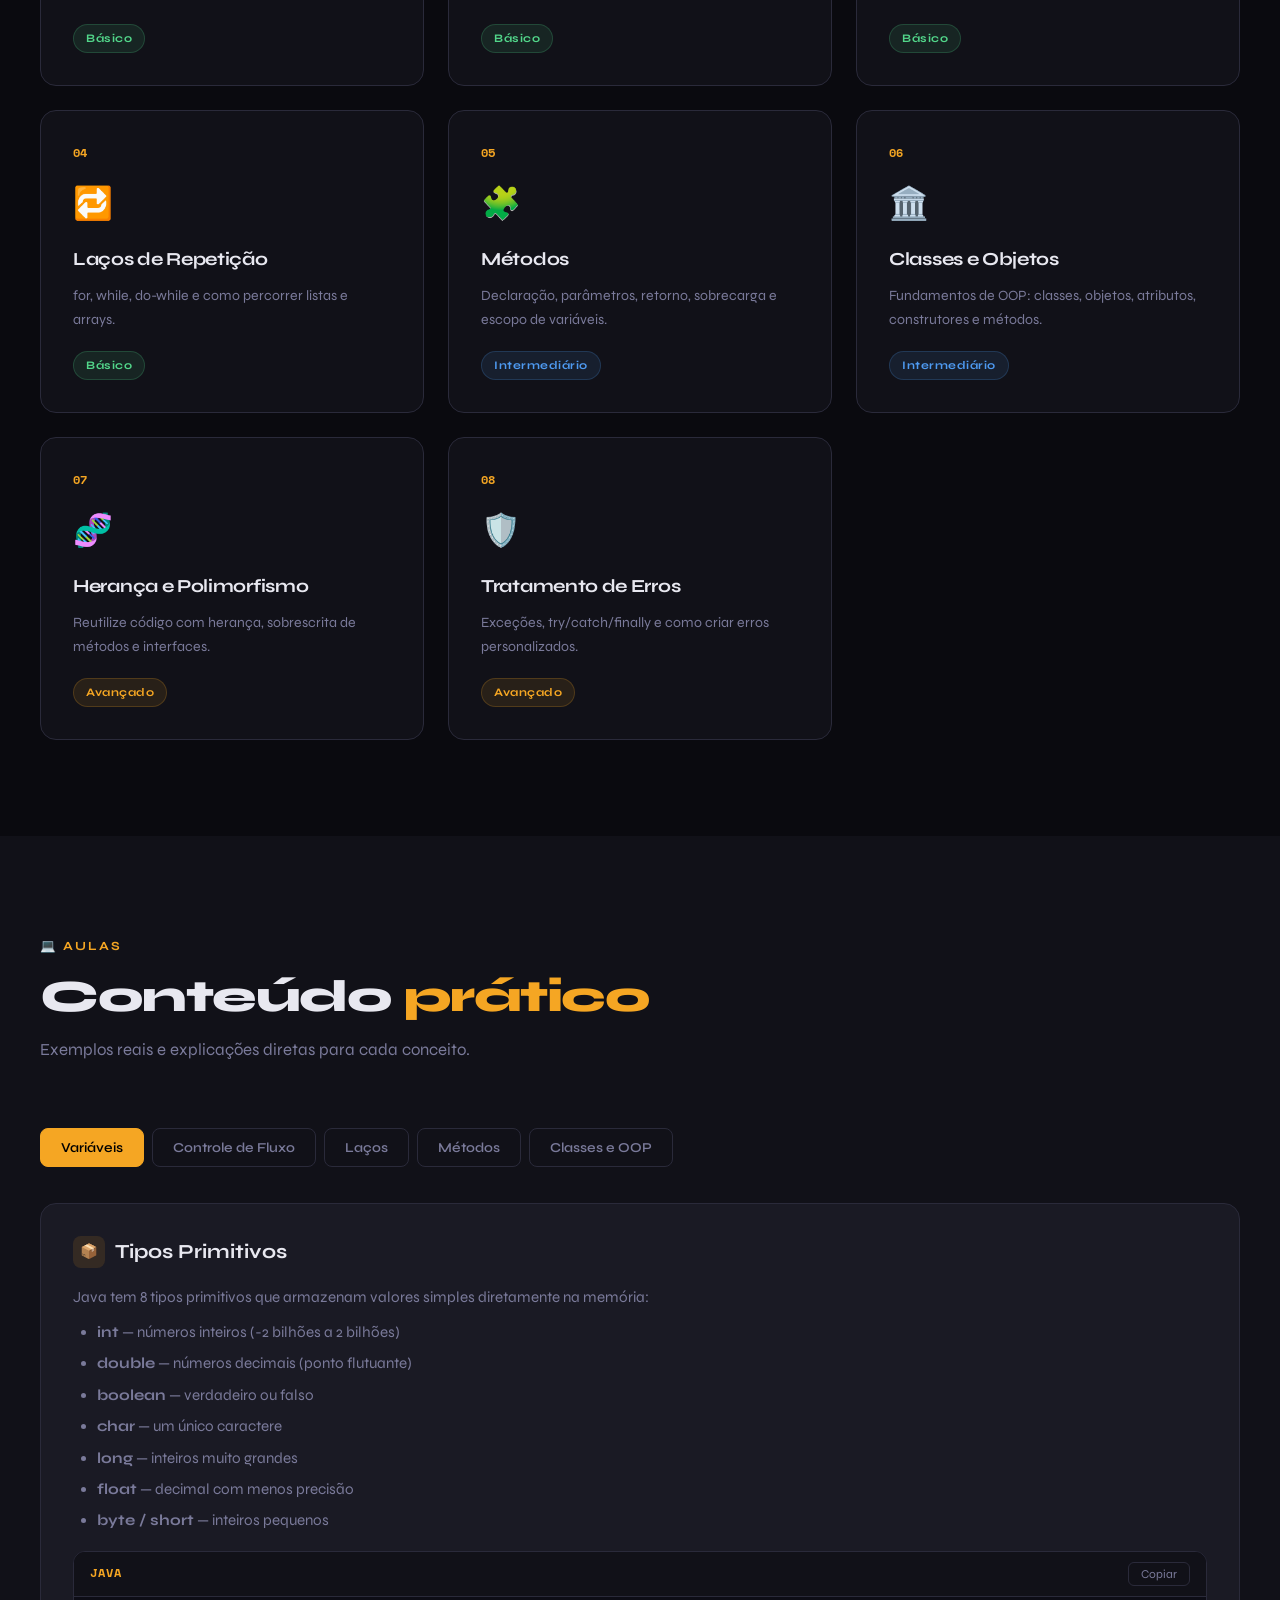
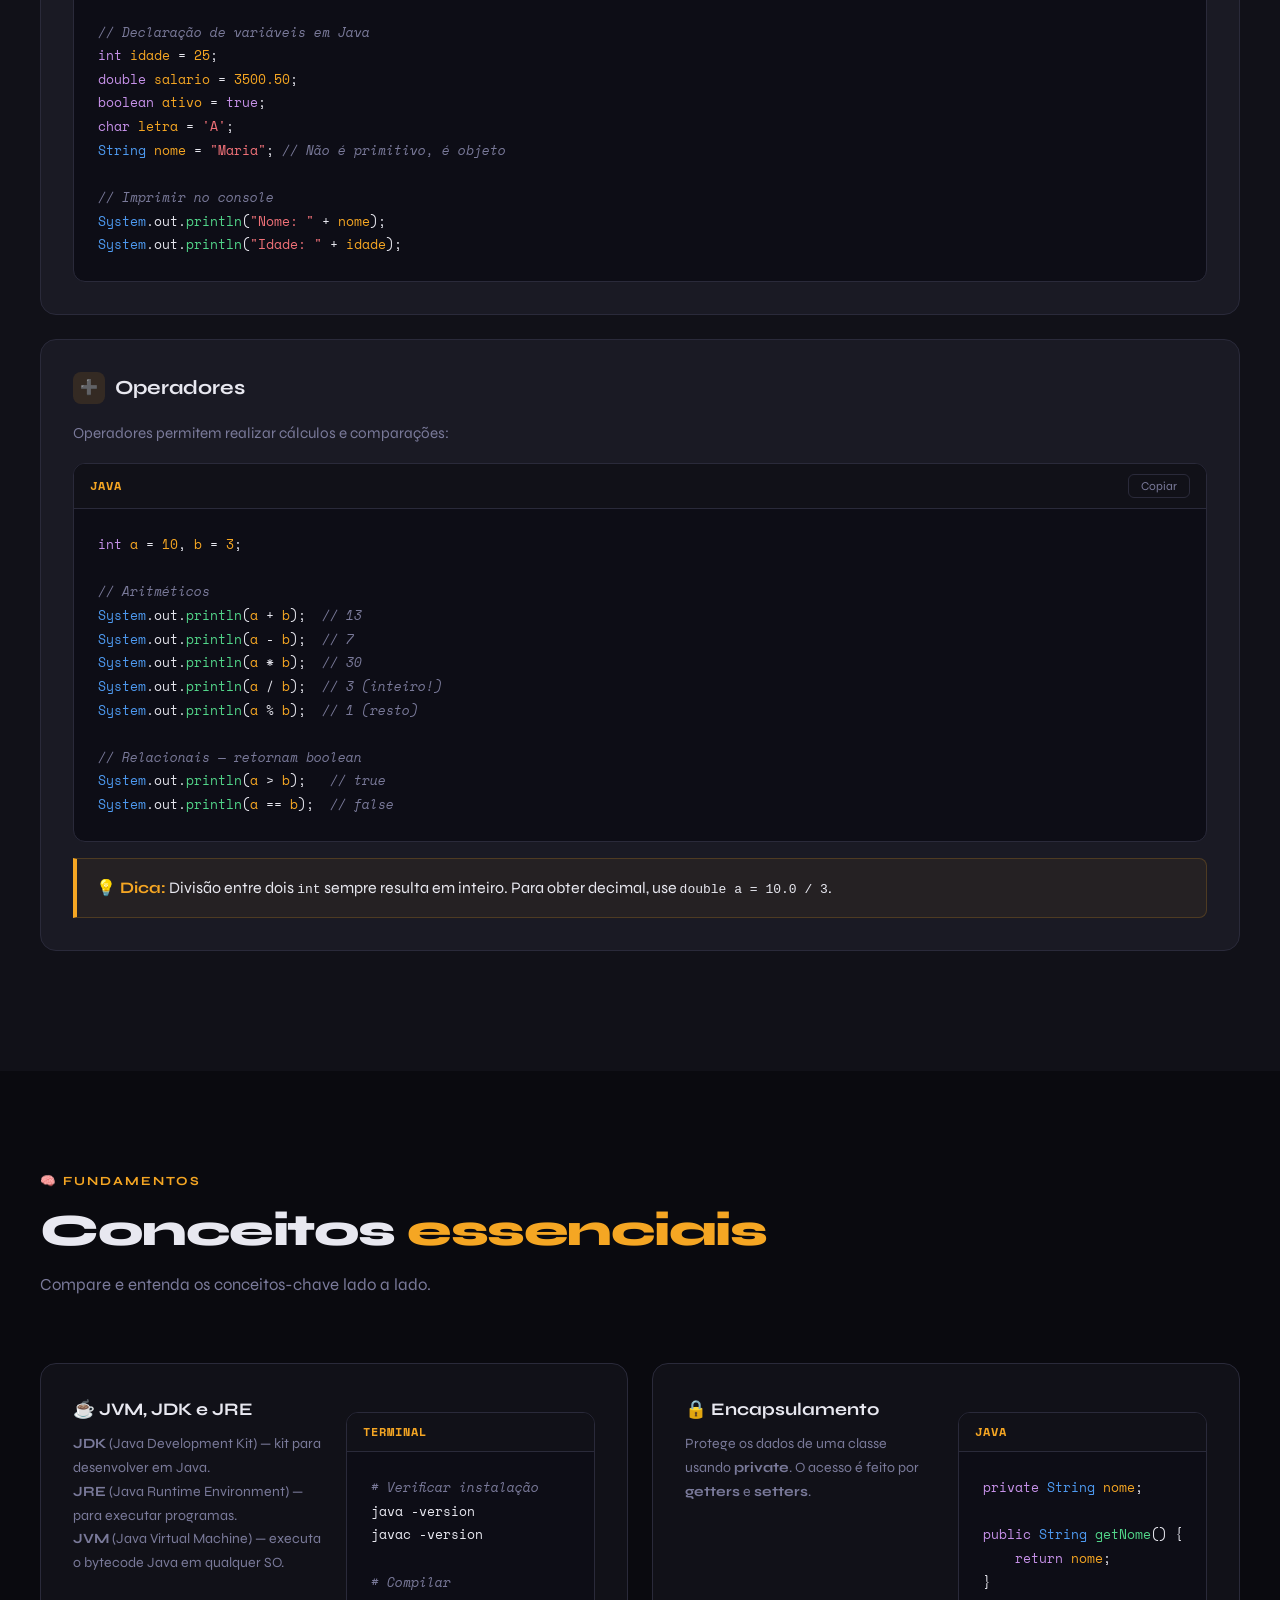
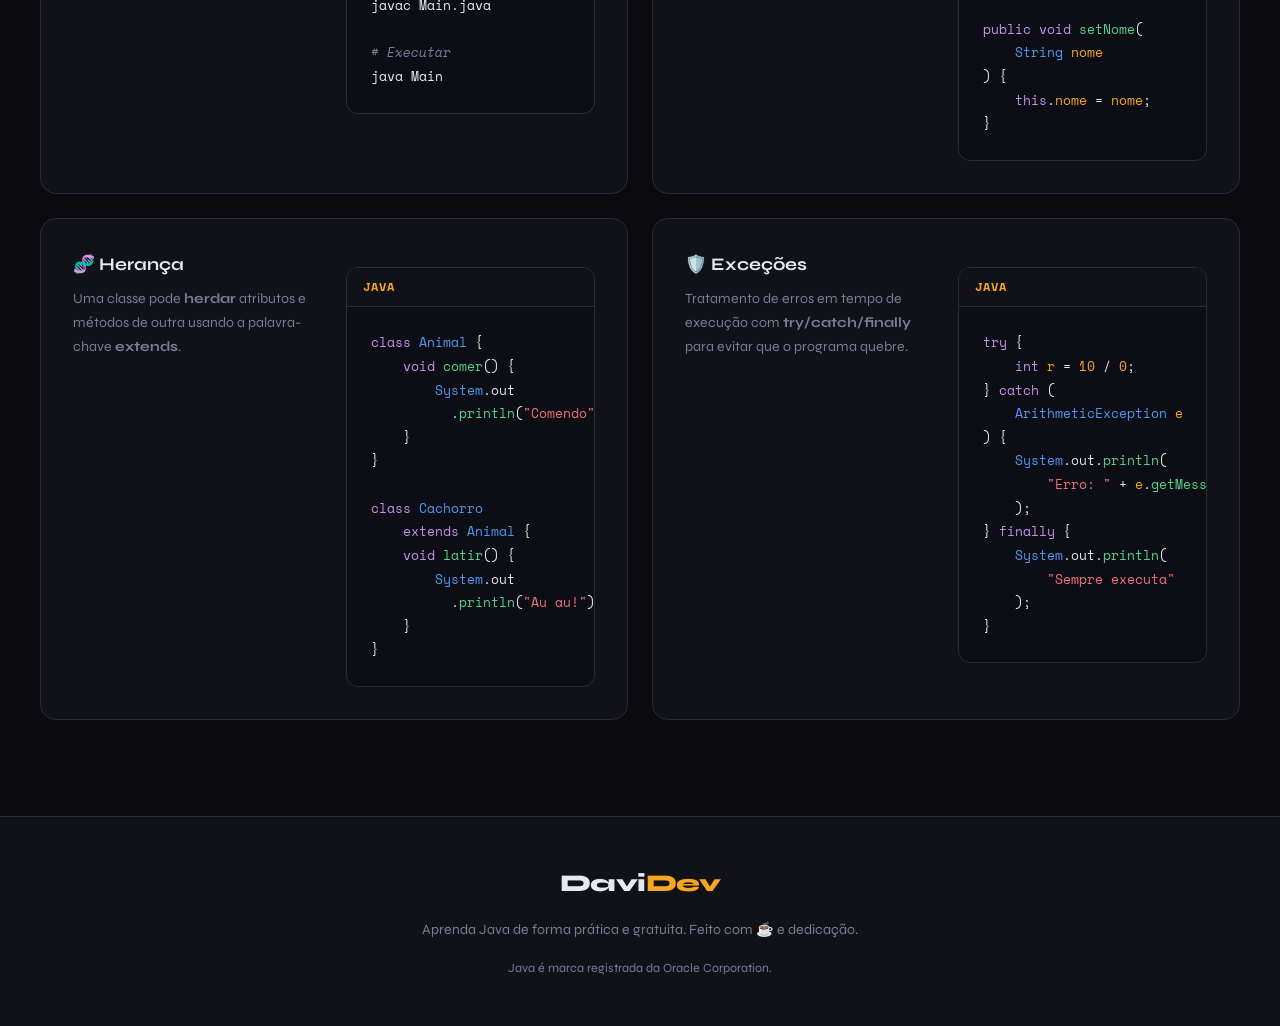
==== commit 41ea2027: "Update index.html" ====
--- a/Java_t/index.html
+++ b/Java_t/index.html
@@ -526,7 +526,7 @@
   <!-- ===== FOOTER ===== -->
   <footer>
     <div class="footer-inner">
-      <div class="footer-logo">Java<span>Dev</span></div>
+      <div class="footer-logo">Davi<span>Dev</span></div>
       <p>Aprenda Java de forma prática e gratuita. Feito com ☕ e dedicação.</p>
       <p style="margin-top: 1rem; font-size: 0.78rem;">
         Java é marca registrada da Oracle Corporation.
